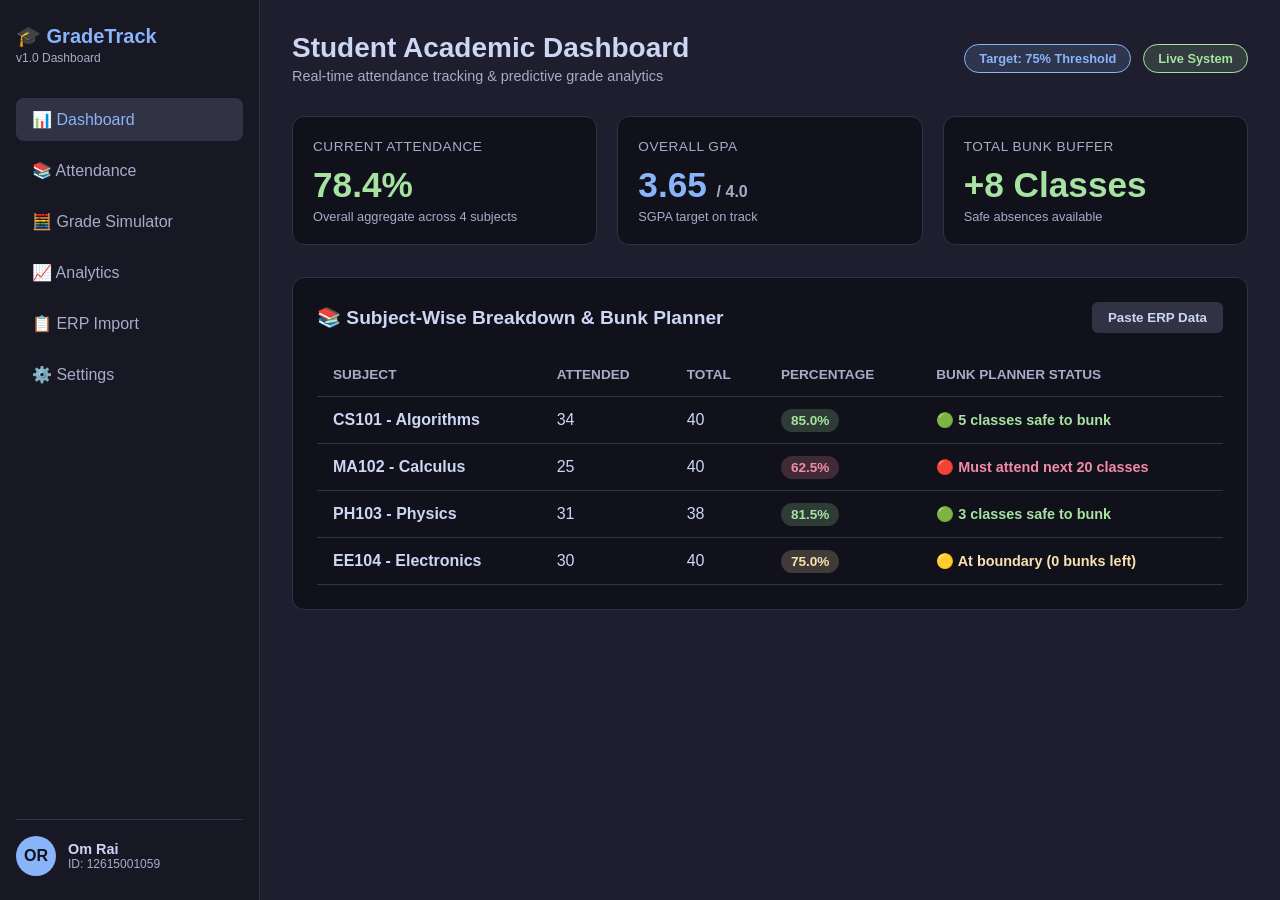
==== frontend/index.html @ d9b18fe7 "UPDATED THE FILE" ====
<!DOCTYPE html>
<html lang="en">
<head>
  <meta charset="UTF-8" />
  <meta name="viewport" content="width=device-width, initial-scale=1.0" />
  <title>Student Grade & Attendance System</title>
  <link rel="stylesheet" href="home.css" />
</head>
<body>
  <div class="app-container">
    <!-- Sidebar Navigation -->
    <aside class="sidebar">
      <div class="brand">
        <h2>🎓 GradeTrack</h2>
        <span class="version">v1.0 Dashboard</span>
      </div>
      <nav class="nav-menu">
        <a href="#" class="nav-item active">📊 Dashboard</a>
        <a href="#" class="nav-item">📚 Attendance</a>
        <a href="#" class="nav-item">🧮 Grade Simulator</a>
        <a href="#" class="nav-item">📈 Analytics</a>
        <a href="#" class="nav-item">📋 ERP Import</a>
        <a href="#" class="nav-item">⚙️ Settings</a>
      </nav>
      <div class="user-profile">
        <div class="avatar">OR</div>
        <div class="user-info">
          <p class="user-name">Om Rai</p>
          <p class="user-id">ID: 12615001059</p>
        </div>
      </div>
    </aside>

    <!-- Main Content Area -->
    <main class="main-content">
      <!-- Top Header -->
      <header class="top-header">
        <div class="page-title">
          <h1>Student Academic Dashboard</h1>
          <p>Real-time attendance tracking & predictive grade analytics</p>
        </div>
        <div class="header-badges">
          <span class="badge target-badge">Target: 75% Threshold</span>
          <span class="badge status-badge">Live System</span>
        </div>
      </header>

      <!-- Metric Cards -->
      <section class="metrics-grid">
        <div class="metric-card">
          <span class="metric-label">Current Attendance</span>
          <div class="metric-value green-text">78.4%</div>
          <p class="metric-subtext">Overall aggregate across 4 subjects</p>
        </div>
        <div class="metric-card">
          <span class="metric-label">Overall GPA</span>
          <div class="metric-value blue-text">3.65 <span class="scale">/ 4.0</span></div>
          <p class="metric-subtext">SGPA target on track</p>
        </div>
        <div class="metric-card">
          <span class="metric-label">Total Bunk Buffer</span>
          <div class="metric-value green-text">+8 Classes</div>
          <p class="metric-subtext">Safe absences available</p>
        </div>
      </section>

      <!-- Subject Breakdown & Bunk Planner Table -->
      <section class="table-section">
        <div class="section-header">
          <h2>📚 Subject-Wise Breakdown & Bunk Planner</h2>
          <button class="btn btn-secondary">Paste ERP Data</button>
        </div>
        <div class="table-container">
          <table class="data-table">
            <thead>
              <tr>
                <th>Subject</th>
                <th>Attended</th>
                <th>Total</th>
                <th>Percentage</th>
                <th>Bunk Planner Status</th>
              </tr>
            </thead>
            <tbody>
              <tr>
                <td><strong>CS101 - Algorithms</strong></td>
                <td>34</td>
                <td>40</td>
                <td><span class="pct-pill pct-high">85.0%</span></td>
                <td><span class="status-pill status-safe">🟢 5 classes safe to bunk</span></td>
              </tr>
              <tr>
                <td><strong>MA102 - Calculus</strong></td>
                <td>25</td>
                <td>40</td>
                <td><span class="pct-pill pct-low">62.5%</span></td>
                <td><span class="status-pill status-danger">🔴 Must attend next 20 classes</span></td>
              </tr>
              <tr>
                <td><strong>PH103 - Physics</strong></td>
                <td>31</td>
                <td>38</td>
                <td><span class="pct-pill pct-high">81.5%</span></td>
                <td><span class="status-pill status-safe">🟢 3 classes safe to bunk</span></td>
              </tr>
              <tr>
                <td><strong>EE104 - Electronics</strong></td>
                <td>30</td>
                <td>40</td>
                <td><span class="pct-pill pct-mid">75.0%</span></td>
                <td><span class="status-pill status-warning">🟡 At boundary (0 bunks left)</span></td>
              </tr>
            </tbody>
          </table>
        </div>
      </section>
    </main>
  </div>
</body>
</html>
---- frontend/home.css ----
/* Reset &amp;
General Variables hhhh \*/ 
* {
    box-sizing: border-box;
    margin: 0;
    padding: 0;
    font-family: 'Segoe UI', Tahoma, Geneva, Verdana, sans-serif;
}

:root {
    --bg-dark: #1e1e2e;
    --bg-sidebar: #181825;
    --bg-card: #11111b;
    --border-color: #313244;
    --text-main: #cdd6f4;
    --text-muted: #a6adc8;
    --accent-blue: #89b4fa;
    --color-green: #a6e3a1;
    --color-yellow: #f9e2af;
    --color-red: #f38ba8;
}

body {
    background-color: var(--bg-dark);
    color: var(--text-main);
    min-height: 100vh;
}

/* App Layout \*/ .app-container {
    display: flex;
    min-height: 100vh;
}

/* Sidebar Navigation \*/
.sidebar {
    width: 260px;
    background-color: var(--bg-sidebar);
    border-right: 1px solid var(--border-color);
    display: flex;
    flex-direction: column;
    padding: 24px 16px;
}

.brand h2 {
    font-size: 1.25rem;
    color: var(--accent-blue);
}

.brand .version {
    font-size: 0.75rem;
    color: var(--text-muted);
}

.nav-menu {
    margin-top: 32px;
    display: flex;
    flex-direction: column;
    gap: 8px;
    flex: 1;
}

.nav-item {
    color: var(--text-muted);
    text-decoration: none;
    padding: 12px 16px;
    border-radius: 8px;
    font-weight: 500;
    transition: all 0.2s ease;
}

.nav-item:hover,
.nav-item.active {
    background-color: var(--border-color);
    color: var(--accent-blue);
}

.user-profile {
    display: flex;
    align-items: center;
    gap: 12px;
    padding-top: 16px;
    border-top: 1px solid var(--border-color);
}

.avatar {
    width: 40px;
    height: 40px;
    background-color: var(--accent-blue);
    color: #11111b;
    border-radius: 50%;
    display: flex;
    align-items: center;
    justify-content: center;
    font-weight: bold;
}

.user-name {
    font-size: 0.9rem;
    font-weight: 600;
}

.user-id {
    font-size: 0.75rem;
    color: var(--text-muted);
}

/* Main Dashboard Area \*/ .main-content {
    flex: 1;
    padding: 32px;
    overflow-y: auto;
}

.top-header {
    display: flex;
    justify-content: space-between;
    align-items: center;
    margin-bottom: 32px;
}

.page-title h1 {
    font-size: 1.75rem;
    color: var(--text-main);
}

.page-title p {
    color: var(--text-muted);
    font-size: 0.9rem;
    margin-top: 4px;
}

.header-badges {
    display: flex;
    gap: 12px;
}

.badge {
    padding: 6px 14px;
    border-radius: 20px;
    font-size: 0.8rem;
    font-weight: 600;
}

.target-badge {
    background-color: rgba(137, 180, 250, 0.15);
    color: var(--accent-blue);
    border: 1px solid var(--accent-blue);
}

.status-badge {
    background-color: rgba(166, 227, 161, 0.15);
    color: var(--color-green);
    border: 1px solid var(--color-green);
}

/* Metric Cards \*/ .metrics-grid {
    display: grid;
    grid-template-columns: repeat(auto-fit, minmax(220px, 1fr));
    gap: 20px;
    margin-bottom: 32px;
}

.metric-card {
    background-color: var(--bg-card);
    border: 1px solid var(--border-color);
    border-radius: 12px;
    padding: 20px;
}

.metric-label {
    font-size: 0.85rem;
    color: var(--text-muted);
    text-transform: uppercase;
    letter-spacing: 0.5px;
}

.metric-value {
    font-size: 2.2rem;
    font-weight: 700;
    margin: 10px 0 4px 0;
}

.scale {
    font-size: 1rem;
    color: var(--text-muted);
}

.green-text {
    color: var(--color-green);
}

.blue-text {
    color: var(--accent-blue);
}

.metric-subtext {
    font-size: 0.8rem;
    color: var(--text-muted);
}

/* Data Table \*/ .table-section {
    background-color: var(--bg-card);
    border: 1px solid var(--border-color);
    border-radius: 12px;
    padding: 24px;
}

.section-header {
    display: flex;
    justify-content: space-between;
    align-items: center;
    margin-bottom: 20px;
}

.section-header h2 {
    font-size: 1.2rem;
}

.btn {
    padding: 8px 16px;
    border-radius: 6px;
    border: none;
    font-weight: 600;
    cursor: pointer;
    transition: opacity 0.2s;
}

.btn-secondary {
    background-color: var(--border-color);
    color: var(--text-main);
}

.btn:hover {
    opacity: 0.85;
}

.table-container {
    overflow-x: auto;
}

.data-table {
    width: 100%;
    border-collapse: collapse;
    text-align: left;
}

.data-table th,
.data-table td {
    padding: 14px 16px;
    border-bottom: 1px solid var(--border-color);
}

.data-table th {
    color: var(--text-muted);
    font-size: 0.85rem;
    text-transform: uppercase;
}

/* Status Indicators \*/ .pct-pill {
    padding: 4px 10px;
    border-radius: 12px;
    font-weight: bold;
    font-size: 0.85rem;
}

.pct-high {
    background-color: rgba(166, 227, 161, 0.2);
    color: var(--color-green);
}

.pct-mid {
    background-color: rgba(249, 226, 175, 0.2);
    color: var(--color-yellow);
}

.pct-low {
    background-color: rgba(243, 139, 168, 0.2);
    color: var(--color-red);
}

.status-pill {
    font-weight: 600;
    font-size: 0.9rem;
}

.status-safe {
    color: var(--color-green);
}

.status-warning {
    color: var(--color-yellow);
}

.status-danger {
    color: var(--color-red);
}
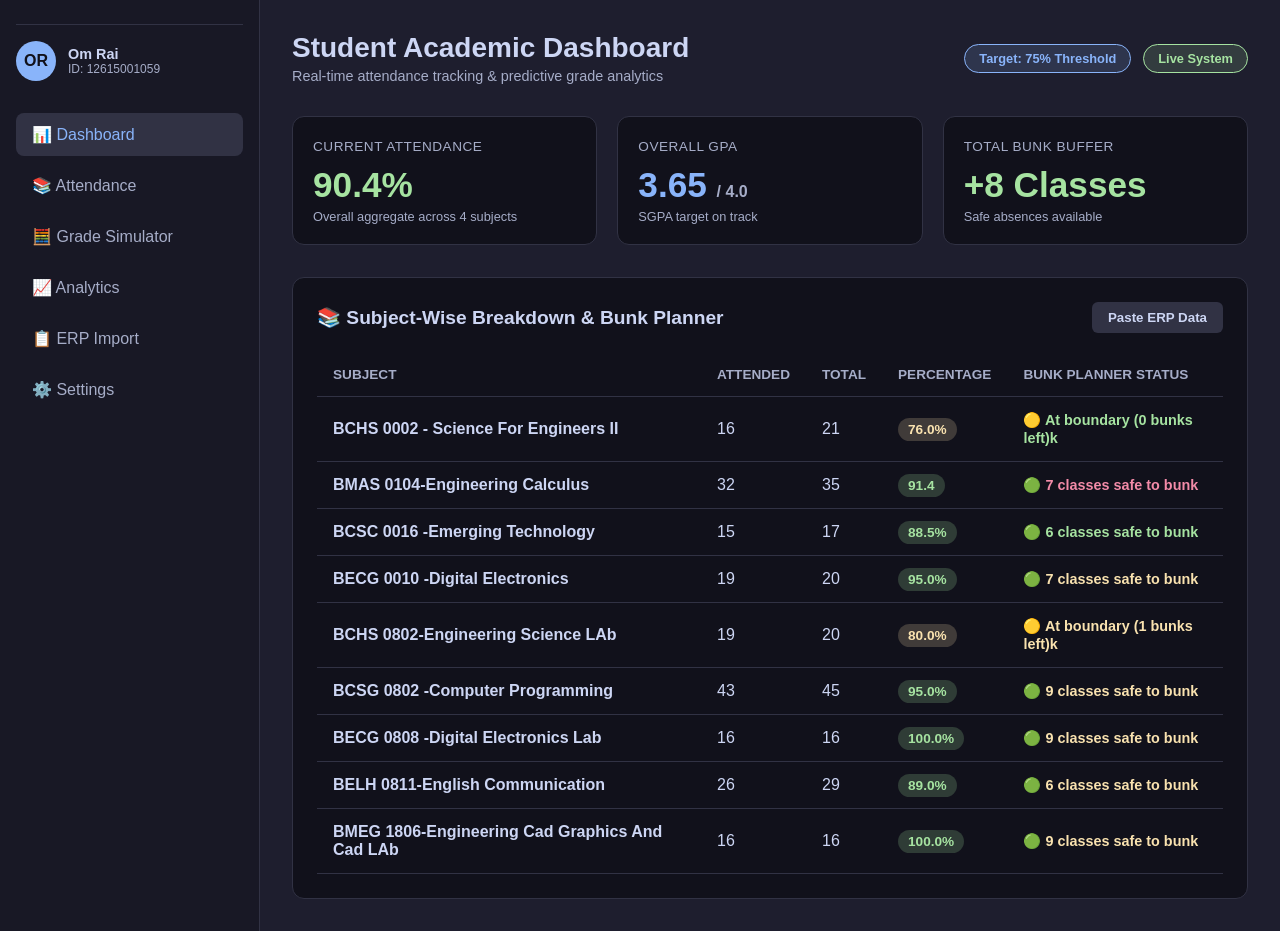
==== commit 5cf53458: "MADE ATTENDANCE PAGE" ====
--- a/frontend/index.html
+++ b/frontend/index.html
@@ -10,25 +10,21 @@
   <div class="app-container">
     <!-- Sidebar Navigation -->
     <aside class="sidebar">
-      <div class="brand">
-        <h2>🎓 GradeTrack</h2>
-        <span class="version">v1.0 Dashboard</span>
-      </div>
-      <nav class="nav-menu">
-        <a href="#" class="nav-item active">📊 Dashboard</a>
-        <a href="#" class="nav-item">📚 Attendance</a>
-        <a href="#" class="nav-item">🧮 Grade Simulator</a>
-        <a href="#" class="nav-item">📈 Analytics</a>
-        <a href="#" class="nav-item">📋 ERP Import</a>
-        <a href="#" class="nav-item">⚙️ Settings</a>
-      </nav>
-      <div class="user-profile">
+    <div class="user-profile">
         <div class="avatar">OR</div>
         <div class="user-info">
           <p class="user-name">Om Rai</p>
           <p class="user-id">ID: 12615001059</p>
         </div>
       </div>
+      <nav class="nav-menu">
+        <a href="#" class="nav-item active">📊 Dashboard</a>
+        <a href="attendance.html" class="nav-item">📚 Attendance</a>
+        <a href="#" class="nav-item">🧮 Grade Simulator</a>
+        <a href="#" class="nav-item">📈 Analytics</a>
+        <a href="#" class="nav-item">📋 ERP Import</a>
+        <a href="#" class="nav-item">⚙️ Settings</a>
+      </nav>
     </aside>
 
     <!-- Main Content Area -->
@@ -49,7 +45,7 @@
       <section class="metrics-grid">
         <div class="metric-card">
           <span class="metric-label">Current Attendance</span>
-          <div class="metric-value green-text">78.4%</div>
+          <div class="metric-value green-text">90.4%</div>
           <p class="metric-subtext">Overall aggregate across 4 subjects</p>
         </div>
         <div class="metric-card">
@@ -83,32 +79,67 @@
             </thead>
             <tbody>
               <tr>
-                <td><strong>CS101 - Algorithms</strong></td>
-                <td>34</td>
-                <td>40</td>
-                <td><span class="pct-pill pct-high">85.0%</span></td>
-                <td><span class="status-pill status-safe">🟢 5 classes safe to bunk</span></td>
+                <td><strong>BCHS 0002 - Science For Engineers II</strong></td>
+                <td>16</td>
+                <td>21</td>
+                <td><span class="pct-pill pct-mid">76.0%</span></td>
+                <td><span class="status-pill status-safe">🟡 At boundary (0 bunks left)k</span></td>
               </tr>
               <tr>
-                <td><strong>MA102 - Calculus</strong></td>
-                <td>25</td>
-                <td>40</td>
-                <td><span class="pct-pill pct-low">62.5%</span></td>
-                <td><span class="status-pill status-danger">🔴 Must attend next 20 classes</span></td>
+                <td><strong>BMAS 0104-Engineering Calculus</strong></td>
+                <td>32</td>
+                <td>35</td>
+                <td><span class="pct-pill pct-high">91.4</span></td>
+                <td><span class="status-pill status-danger">🟢 7 classes safe to bunk</span></td>
               </tr>
               <tr>
-                <td><strong>PH103 - Physics</strong></td>
-                <td>31</td>
-                <td>38</td>
-                <td><span class="pct-pill pct-high">81.5%</span></td>
-                <td><span class="status-pill status-safe">🟢 3 classes safe to bunk</span></td>
+                <td><strong>BCSC 0016 -Emerging Technology</strong></td>
+                <td>15</td>
+                <td>17</td>
+                <td><span class="pct-pill pct-high">88.5%</span></td>
+                <td><span class="status-pill status-safe">🟢 6 classes safe to bunk</span></td>
               </tr>
               <tr>
-                <td><strong>EE104 - Electronics</strong></td>
-                <td>30</td>
-                <td>40</td>
-                <td><span class="pct-pill pct-mid">75.0%</span></td>
-                <td><span class="status-pill status-warning">🟡 At boundary (0 bunks left)</span></td>
+                <td><strong>BECG 0010 -Digital Electronics</strong></td>
+                <td>19</td>
+                <td>20</td>
+                <td><span class="pct-pill pct-high">95.0%</span></td>
+                <td><span class="status-pill status-warning">🟢 7 classes safe to bunk</span></td>
+              </tr>
+              <tr>
+                <td><strong>BCHS 0802-Engineering Science LAb</strong></td>
+                <td>19</td>
+                <td>20</td>
+                <td><span class="pct-pill pct-mid">80.0%</span></td>
+                <td><span class="status-pill status-warning">🟡 At boundary (1 bunks left)k</span></td>
+              </tr>
+              <tr>
+                <td><strong>BCSG 0802 -Computer Programming</strong></td>
+                <td>43</td>
+                <td>45</td>
+                <td><span class="pct-pill pct-high">95.0%</span></td>
+                <td><span class="status-pill status-warning">🟢 9 classes safe to bunk</span></td>
+              </tr>
+              <tr>
+                <td><strong>BECG 0808 -Digital Electronics Lab</strong></td>
+                <td>16</td>
+                <td>16</td>
+                <td><span class="pct-pill pct-high">100.0%</span></td>
+                <td><span class="status-pill status-warning">🟢 9 classes safe to bunk</span></td>
+              </tr>
+              <tr>
+                <td><strong>BELH 0811-English Communication</strong></td>
+                <td>26</td>
+                <td>29</td>
+                <td><span class="pct-pill pct-high">89.0%</span></td>
+                <td><span class="status-pill status-warning">🟢 6 classes safe to bunk</span></td>
+              </tr>
+              <tr>
+                <td><strong>BMEG 1806-Engineering Cad Graphics And Cad LAb</strong></td>
+                <td>16</td>
+                <td>16</td>
+                <td><span class="pct-pill pct-high">100.0%</span></td>
+                <td><span class="status-pill status-warning">🟢 9 classes safe to bunk</span></td>
               </tr>
             </tbody>
           </table>
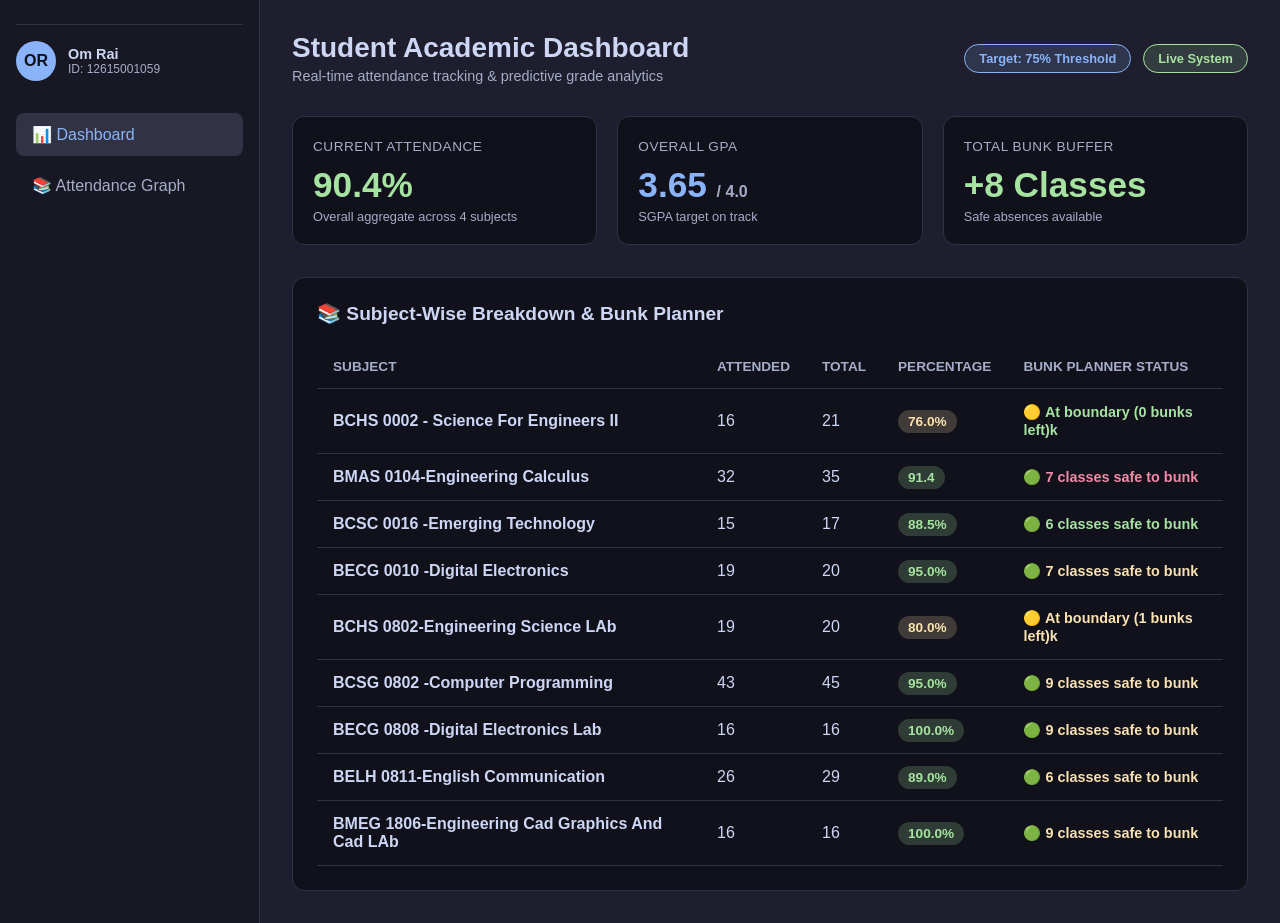
==== commit 981cf331: "REMOVED EXTRA OPTIONS" ====
--- a/frontend/index.html
+++ b/frontend/index.html
@@ -19,11 +19,7 @@
       </div>
       <nav class="nav-menu">
         <a href="#" class="nav-item active">📊 Dashboard</a>
-        <a href="attendance.html" class="nav-item">📚 Attendance</a>
-        <a href="#" class="nav-item">🧮 Grade Simulator</a>
-        <a href="#" class="nav-item">📈 Analytics</a>
-        <a href="#" class="nav-item">📋 ERP Import</a>
-        <a href="#" class="nav-item">⚙️ Settings</a>
+        <a href="attendance.html" class="nav-item">📚 Attendance Graph</a>
       </nav>
     </aside>
 
@@ -64,7 +60,6 @@
       <section class="table-section">
         <div class="section-header">
           <h2>📚 Subject-Wise Breakdown & Bunk Planner</h2>
-          <button class="btn btn-secondary">Paste ERP Data</button>
         </div>
         <div class="table-container">
           <table class="data-table">
